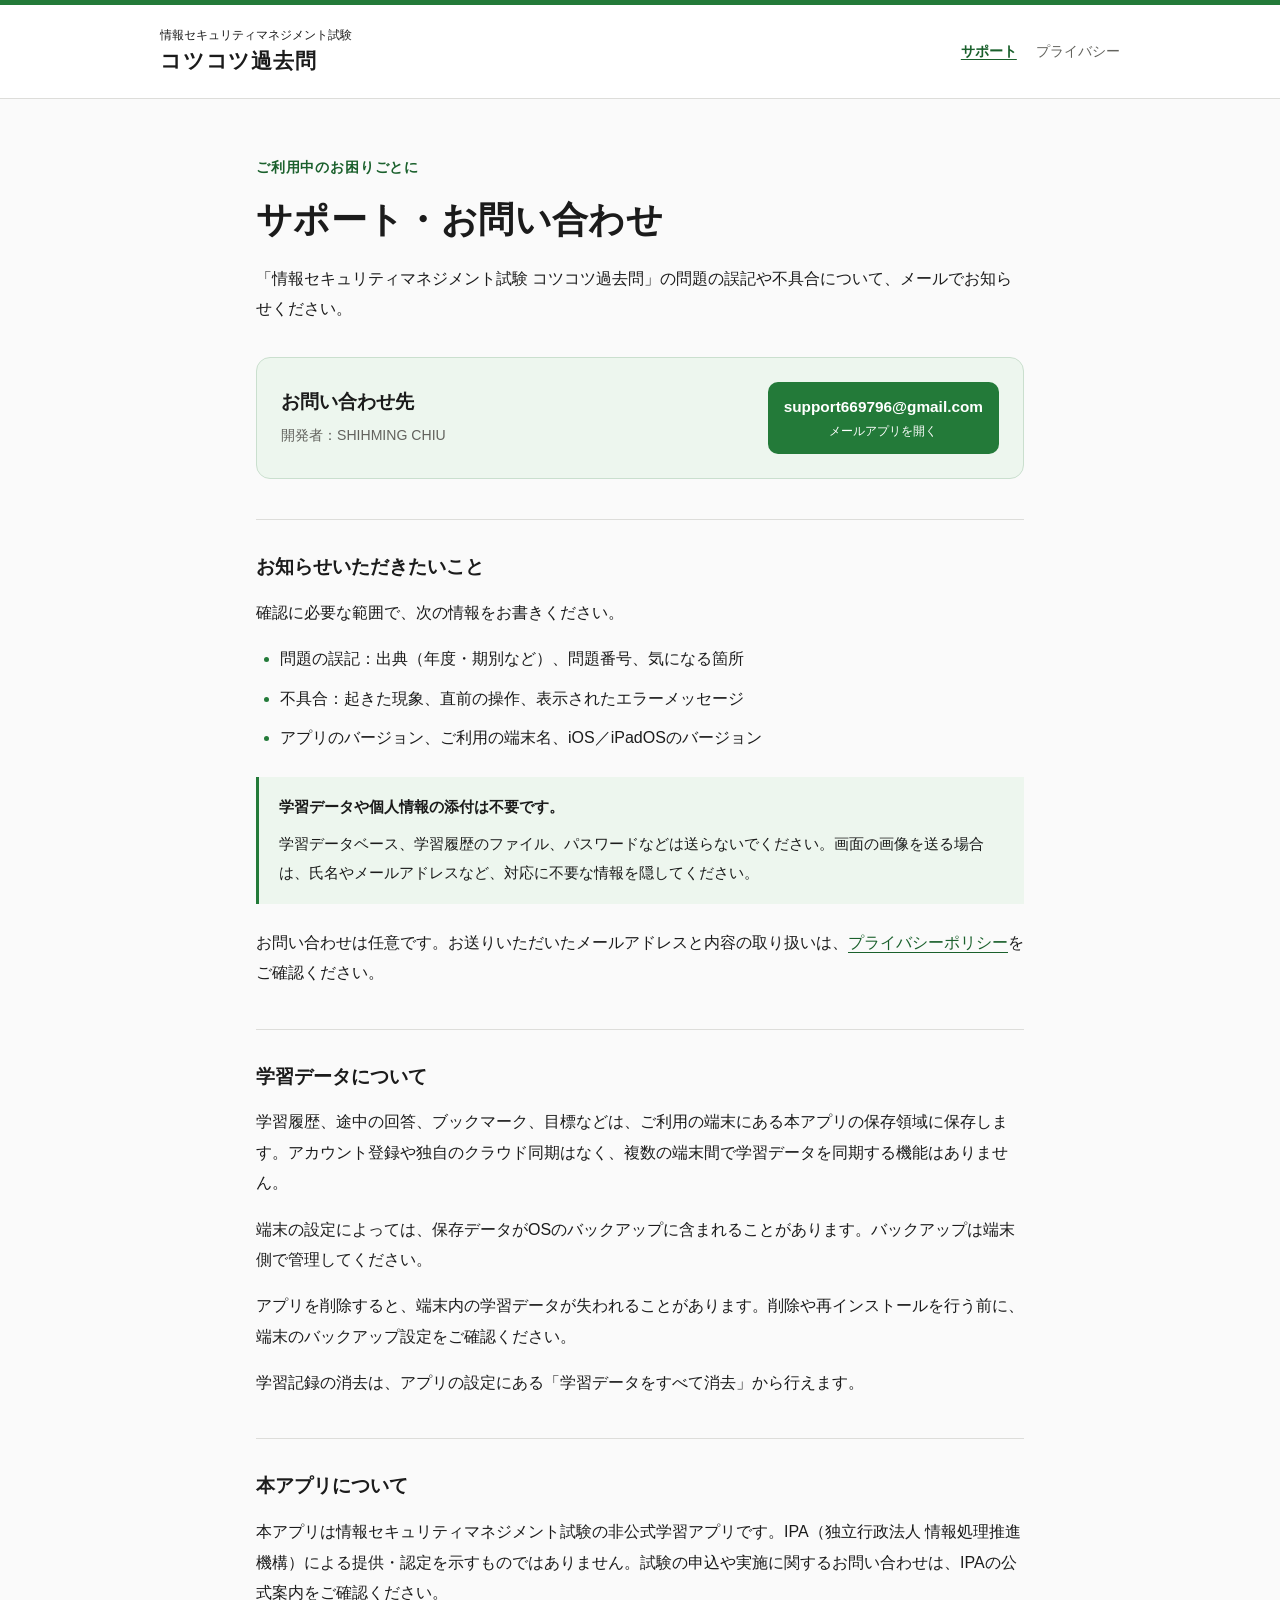
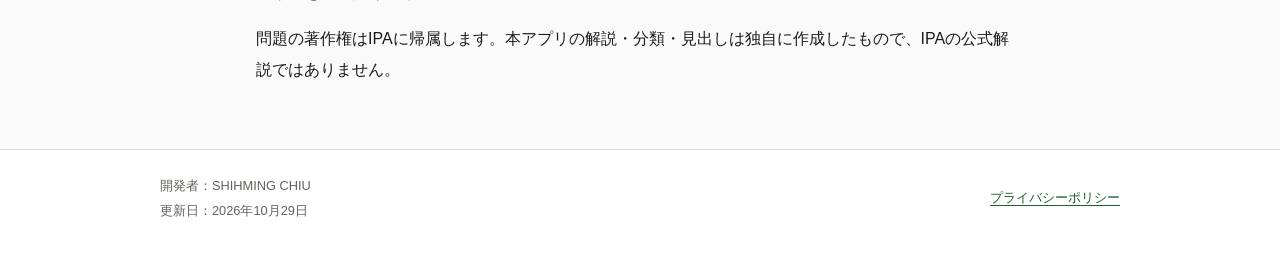
==== index.html @ f074d1ab "Publish SG privacy policy and support pages" ====
<!doctype html>
<html lang="ja">
<head>
  <meta charset="utf-8">
  <meta name="viewport" content="width=device-width, initial-scale=1">
  <meta name="description" content="「情報セキュリティマネジメント試験 コツコツ過去問」のサポート窓口。問題の誤記、不具合、学習データの取り扱いについてご案内します。">
  <meta name="color-scheme" content="light">
  <title>サポート | 情報セキュリティマネジメント試験 コツコツ過去問</title>
  <link rel="canonical" href="https://shimingg.github.io/sg-kotsukotsu-support/">
  <link rel="stylesheet" href="style.css">
</head>
<body>
  <a class="skip-link" href="#main">本文へ移動</a>
  <header class="site-header">
    <div class="header-inner">
      <a class="brand" href="index.html">
        <span class="brand-subtitle">情報セキュリティマネジメント試験</span>
        <span class="brand-name">コツコツ過去問</span>
      </a>
      <nav aria-label="メインナビゲーション">
        <a href="index.html" aria-current="page">サポート</a>
        <a href="privacy.html">プライバシー</a>
      </nav>
    </div>
  </header>

  <main id="main" class="page">
    <section class="intro" aria-labelledby="page-title">
      <p class="eyebrow">ご利用中のお困りごとに</p>
      <h1 id="page-title">サポート・お問い合わせ</h1>
      <p>「情報セキュリティマネジメント試験 コツコツ過去問」の問題の誤記や不具合について、メールでお知らせください。</p>
    </section>

    <section class="contact-panel" aria-labelledby="contact-title">
      <div>
        <h2 id="contact-title">お問い合わせ先</h2>
        <p>開発者：SHIHMING CHIU</p>
      </div>
      <a class="contact-link" href="mailto:support669796@gmail.com">support669796@gmail.com<span class="contact-hint">メールアプリを開く</span></a>
    </section>

    <section class="content-section" aria-labelledby="details-title">
      <h2 id="details-title">お知らせいただきたいこと</h2>
      <p>確認に必要な範囲で、次の情報をお書きください。</p>
      <ul>
        <li>問題の誤記：出典（年度・期別など）、問題番号、気になる箇所</li>
        <li>不具合：起きた現象、直前の操作、表示されたエラーメッセージ</li>
        <li>アプリのバージョン、ご利用の端末名、iOS／iPadOSのバージョン</li>
      </ul>
      <aside class="note">
        <p><strong>学習データや個人情報の添付は不要です。</strong></p>
        <p>学習データベース、学習履歴のファイル、パスワードなどは送らないでください。画面の画像を送る場合は、氏名やメールアドレスなど、対応に不要な情報を隠してください。</p>
      </aside>
      <p>お問い合わせは任意です。お送りいただいたメールアドレスと内容の取り扱いは、<a href="privacy.html#contact-data">プライバシーポリシー</a>をご確認ください。</p>
    </section>

    <section class="content-section" aria-labelledby="learning-data-title">
      <h2 id="learning-data-title">学習データについて</h2>
      <p>学習履歴、途中の回答、ブックマーク、目標などは、ご利用の端末にある本アプリの保存領域に保存します。アカウント登録や独自のクラウド同期はなく、複数の端末間で学習データを同期する機能はありません。</p>
      <p>端末の設定によっては、保存データがOSのバックアップに含まれることがあります。バックアップは端末側で管理してください。</p>
      <p>アプリを削除すると、端末内の学習データが失われることがあります。削除や再インストールを行う前に、端末のバックアップ設定をご確認ください。</p>
      <p>学習記録の消去は、アプリの設定にある「学習データをすべて消去」から行えます。</p>
    </section>

    <section class="content-section" aria-labelledby="about-title">
      <h2 id="about-title">本アプリについて</h2>
      <p>本アプリは情報セキュリティマネジメント試験の非公式学習アプリです。IPA（独立行政法人 情報処理推進機構）による提供・認定を示すものではありません。試験の申込や実施に関するお問い合わせは、IPAの公式案内をご確認ください。</p>
      <p>問題の著作権はIPAに帰属します。本アプリの解説・分類・見出しは独自に作成したもので、IPAの公式解説ではありません。</p>
    </section>
  </main>

  <footer class="site-footer">
    <div class="footer-inner">
      <p>開発者：SHIHMING CHIU<br>更新日：<time datetime="2026-10-29">2026年10月29日</time></p>
      <a href="privacy.html">プライバシーポリシー</a>
    </div>
  </footer>
</body>
</html>
---- style.css ----
:root {
  color-scheme: light;
  --ink: #1b1b1b;
  --accent: #237a39;
  --accent-pressed: #1a602c;
  --accent-background: #edf6ee;
  --paper: #fafafa;
  --muted: #62625d;
  --border: #ddddda;
}

* {
  box-sizing: border-box;
}

html {
  scroll-padding-top: 1.5rem;
  -webkit-text-size-adjust: 100%;
}

body {
  margin: 0;
  background: var(--paper);
  color: var(--ink);
  font-family: -apple-system, BlinkMacSystemFont, "Hiragino Kaku Gothic ProN", "Hiragino Sans", "Yu Gothic", Meiryo, sans-serif;
  font-size: 1rem;
  line-height: 1.9;
  overflow-wrap: anywhere;
}

a {
  color: var(--accent-pressed);
  text-underline-offset: 0.22em;
  text-decoration-thickness: 1px;
}

a:hover {
  text-decoration-thickness: 2px;
}

a:focus-visible {
  outline: 3px solid var(--accent);
  outline-offset: 4px;
  border-radius: 3px;
}

.skip-link {
  position: absolute;
  top: 0.5rem;
  left: 1rem;
  z-index: 2;
  padding: 0.5rem 1rem;
  background: #fff;
  transform: translateY(-200%);
}

.skip-link:focus {
  transform: translateY(0);
}

.site-header {
  border-top: 5px solid var(--accent);
  border-bottom: 1px solid var(--border);
  background: #fff;
}

.header-inner,
.footer-inner {
  display: flex;
  align-items: center;
  justify-content: space-between;
  flex-wrap: wrap;
  gap: 1rem 2rem;
  width: min(100% - 3rem, 60rem);
  margin-inline: auto;
}

.header-inner {
  padding-block: 1.3rem;
}

.brand {
  color: var(--ink);
  text-decoration: none;
  line-height: 1.55;
}

.brand-subtitle,
.brand-name {
  display: block;
}

.brand-subtitle {
  font-size: 0.78rem;
  font-weight: 500;
}

.brand-name {
  font-size: 1.3rem;
  font-weight: 700;
  letter-spacing: 0.04em;
}

nav {
  display: flex;
  flex-wrap: wrap;
  gap: 0.25rem 1.2rem;
}

nav a {
  display: inline-flex;
  align-items: center;
  min-height: 44px;
  color: var(--muted);
  font-size: 0.9rem;
  text-decoration: none;
}

nav a[aria-current="page"] {
  color: var(--accent-pressed);
  font-weight: 700;
  text-decoration: underline;
}

.page {
  width: min(100% - 3rem, 48rem);
  margin: 3.5rem auto 4rem;
}

.intro {
  margin-bottom: 2rem;
}

.eyebrow {
  margin: 0 0 0.7rem;
  color: var(--accent-pressed);
  font-size: 0.85rem;
  font-weight: 700;
  letter-spacing: 0.06em;
}

h1,
h2 {
  line-height: 1.55;
  overflow-wrap: normal;
}

h1 {
  margin: 0 0 1rem;
  font-size: clamp(1.65rem, 4.2vw, 2.25rem);
  letter-spacing: 0.01em;
}

h2 {
  margin: 0 0 1rem;
  font-size: 1.2rem;
}

p {
  margin: 0 0 1rem;
}

p:last-child {
  margin-bottom: 0;
}

.updated {
  color: var(--muted);
  font-size: 0.88rem;
}

.contact-panel {
  display: flex;
  align-items: center;
  justify-content: space-between;
  flex-wrap: wrap;
  gap: 1rem 1.5rem;
  padding: 1.5rem;
  border: 1px solid #cadfce;
  border-radius: 14px;
  background: var(--accent-background);
}

.contact-panel h2 {
  margin-bottom: 0.3rem;
}

.contact-panel p {
  color: var(--muted);
  font-size: 0.88rem;
}

.contact-link {
  display: block;
  max-width: 100%;
  padding: 0.8rem 1rem;
  border-radius: 10px;
  background: var(--accent);
  color: #fff;
  font-size: 0.96rem;
  font-weight: 600;
  line-height: 1.6;
  text-align: center;
  text-decoration: none;
}

.contact-link:hover {
  background: var(--accent-pressed);
}

.contact-hint {
  display: block;
  margin-top: 0.2rem;
  font-size: 0.75rem;
  font-weight: 400;
}

.content-section {
  margin-top: 2.5rem;
  padding-top: 2rem;
  border-top: 1px solid var(--border);
}

ul {
  margin: 0 0 1.25rem;
  padding-left: 1.5rem;
}

li + li {
  margin-top: 0.55rem;
}

li::marker {
  color: var(--accent);
}

.note {
  margin: 1.5rem 0;
  padding: 1rem 1.25rem;
  border-left: 3px solid var(--accent);
  background: var(--accent-background);
  font-size: 0.95rem;
}

.note p {
  margin-bottom: 0.5rem;
}

.note p:last-child {
  margin-bottom: 0;
}

.reference-links {
  margin-bottom: 0;
}

.reference-links a {
  display: inline-block;
  padding-block: 0.25rem;
}

.site-footer {
  padding-block: 1.5rem 2rem;
  border-top: 1px solid var(--border);
  background: #fff;
  color: var(--muted);
  font-size: 0.8rem;
}

.footer-inner p {
  margin: 0;
}

.footer-inner > a {
  display: inline-flex;
  align-items: center;
  min-height: 44px;
}

@media (max-width: 40rem) {
  .header-inner,
  .footer-inner,
  .page {
    width: calc(100% - 2.5rem);
  }

  .header-inner {
    gap: 0.75rem;
  }

  nav {
    width: 100%;
  }

  .page {
    margin-top: 2.25rem;
    margin-bottom: 3rem;
  }

  .contact-panel {
    padding: 1.25rem;
  }

  .contact-link {
    width: 100%;
  }

  .content-section {
    margin-top: 2rem;
    padding-top: 1.5rem;
  }
}

@media print {
  body {
    background: #fff;
    font-size: 10pt;
  }

  .skip-link,
  nav,
  .contact-hint {
    display: none;
  }

  .page,
  .header-inner,
  .footer-inner {
    width: 100%;
  }

  .page {
    margin-block: 1.5rem;
  }

  .contact-link {
    background: #fff;
    color: var(--ink);
    border: 1px solid var(--border);
  }

  h1,
  h2 {
    break-after: avoid;
  }

  p,
  li {
    orphans: 3;
    widows: 3;
  }
}
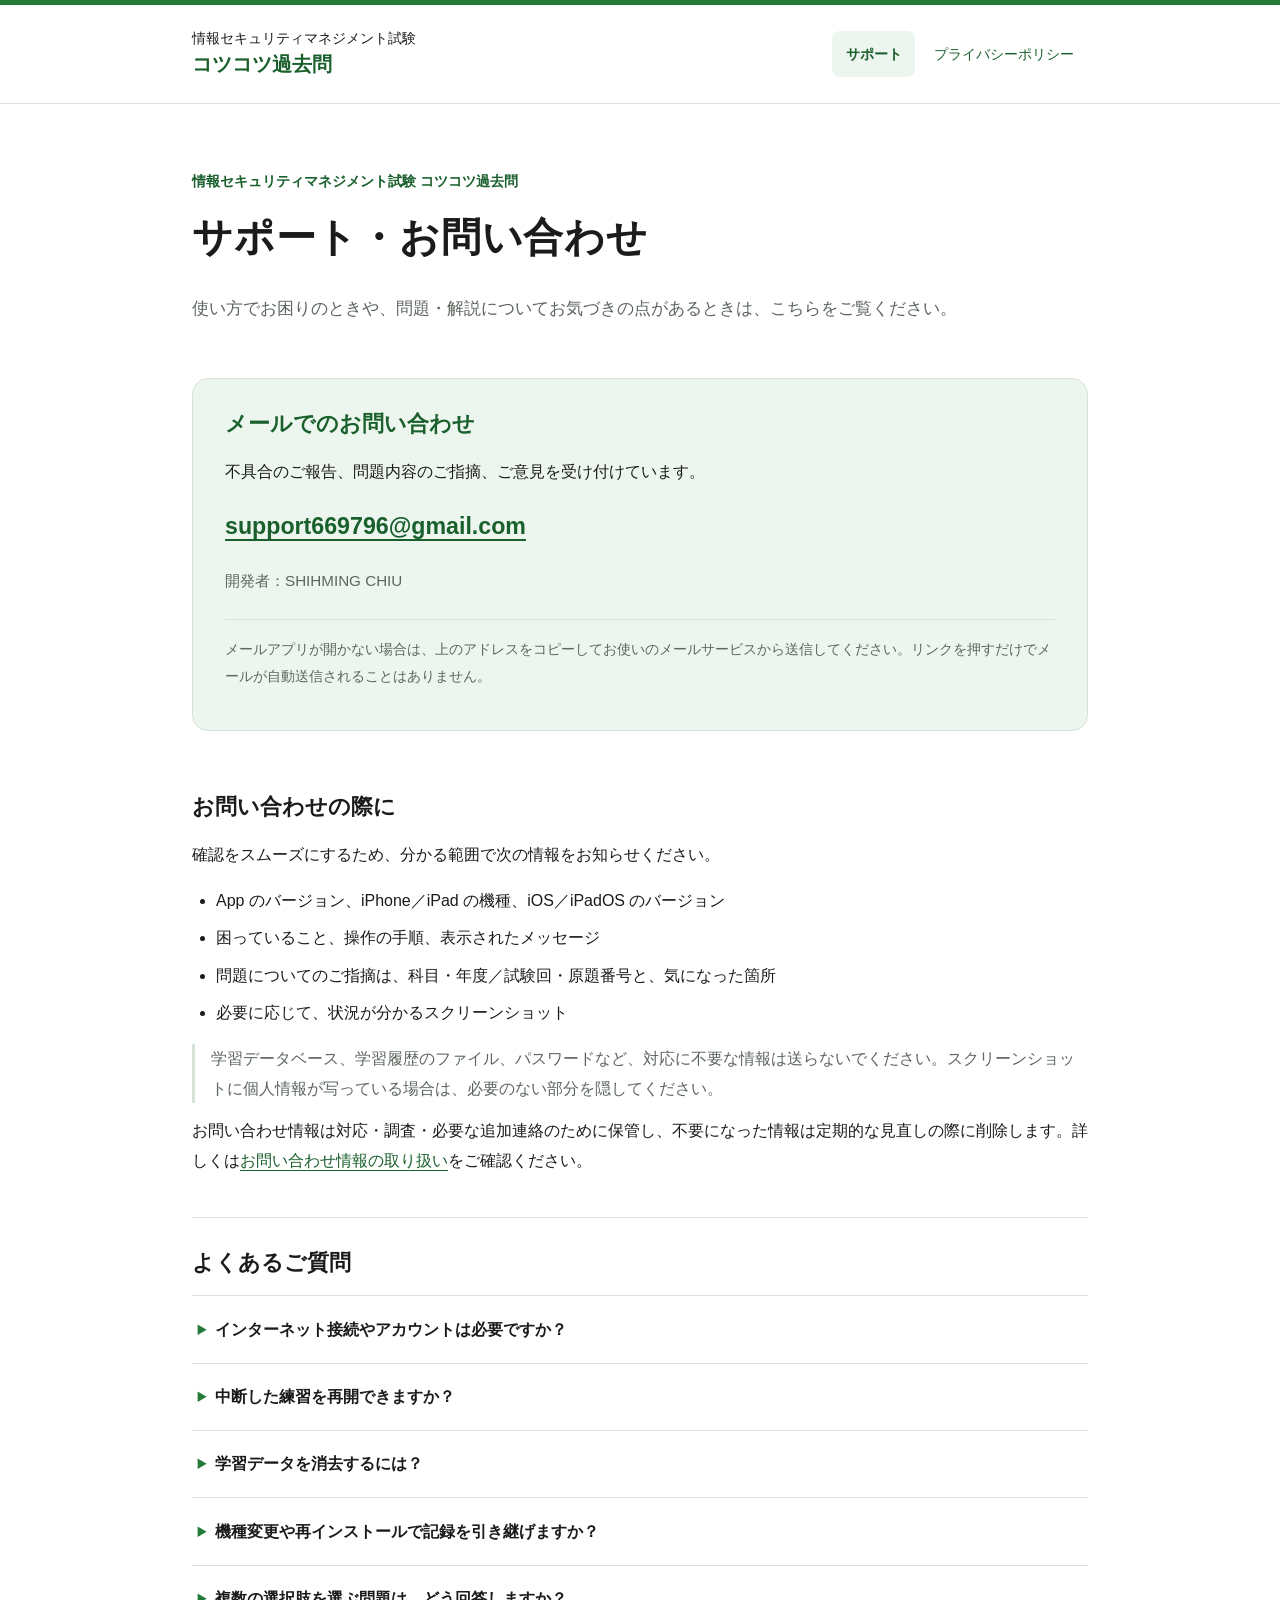
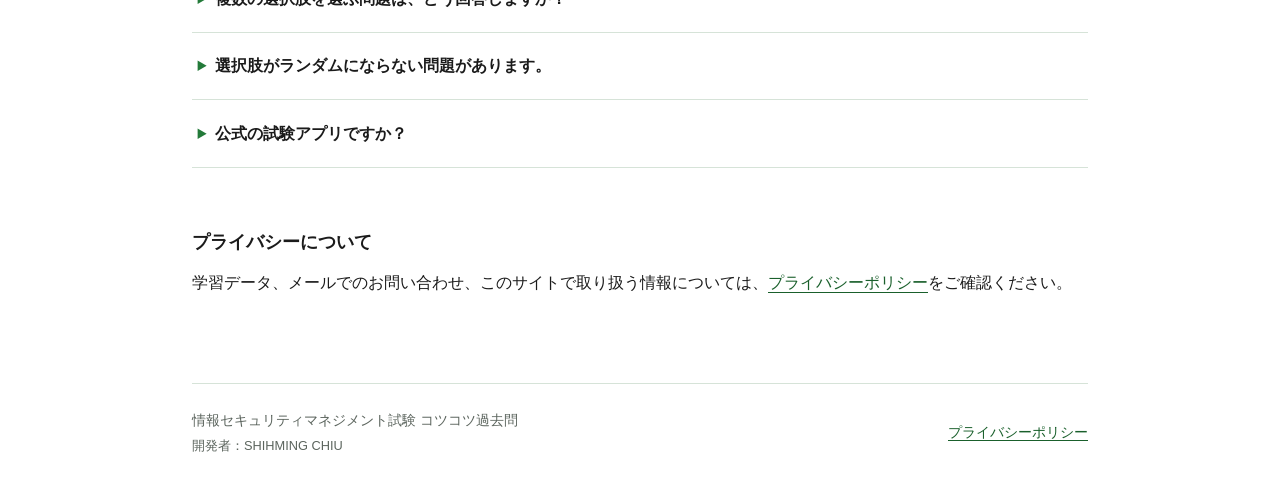
==== commit 74df4c60: "Align SG support and privacy pages with FE reference" ====
--- a/index.html
+++ b/index.html
@@ -3,77 +3,94 @@
 <head>
   <meta charset="utf-8">
   <meta name="viewport" content="width=device-width, initial-scale=1">
-  <meta name="description" content="「情報セキュリティマネジメント試験 コツコツ過去問」のサポート窓口。問題の誤記、不具合、学習データの取り扱いについてご案内します。">
-  <meta name="color-scheme" content="light">
-  <title>サポート | 情報セキュリティマネジメント試験 コツコツ過去問</title>
+  <meta name="description" content="情報セキュリティマネジメント試験 コツコツ過去問のサポートページ。使い方、学習データの管理、不具合や問題内容に関するお問い合わせをご案内します。">
+  <meta name="theme-color" content="#237A39">
+  <title>サポート・お問い合わせ | 情報セキュリティマネジメント試験 コツコツ過去問</title>
+  <link rel="stylesheet" href="style.css">
   <link rel="canonical" href="https://shimingg.github.io/sg-kotsukotsu-support/">
-  <link rel="stylesheet" href="style.css">
 </head>
 <body>
   <a class="skip-link" href="#main">本文へ移動</a>
   <header class="site-header">
-    <div class="header-inner">
-      <a class="brand" href="index.html">
-        <span class="brand-subtitle">情報セキュリティマネジメント試験</span>
-        <span class="brand-name">コツコツ過去問</span>
-      </a>
+    <div class="container header-inner">
+      <a class="brand" href="./"><span>情報セキュリティマネジメント試験</span><strong>コツコツ過去問</strong></a>
       <nav aria-label="メインナビゲーション">
-        <a href="index.html" aria-current="page">サポート</a>
-        <a href="privacy.html">プライバシー</a>
+        <a href="./" aria-current="page">サポート</a>
+        <a href="privacy.html">プライバシーポリシー</a>
       </nav>
     </div>
   </header>
-
-  <main id="main" class="page">
-    <section class="intro" aria-labelledby="page-title">
-      <p class="eyebrow">ご利用中のお困りごとに</p>
-      <h1 id="page-title">サポート・お問い合わせ</h1>
-      <p>「情報セキュリティマネジメント試験 コツコツ過去問」の問題の誤記や不具合について、メールでお知らせください。</p>
-    </section>
+  <main class="container" id="main">
+    <div class="page-heading">
+      <p class="eyebrow">情報セキュリティマネジメント試験 コツコツ過去問</p>
+      <h1><span>サポート・</span><span>お問い合わせ</span></h1>
+      <p class="lead">使い方でお困りのときや、問題・解説についてお気づきの点があるときは、こちらをご覧ください。</p>
+    </div>
 
     <section class="contact-panel" aria-labelledby="contact-title">
       <div>
-        <h2 id="contact-title">お問い合わせ先</h2>
-        <p>開発者：SHIHMING CHIU</p>
+        <h2 id="contact-title">メールでのお問い合わせ</h2>
+        <p>不具合のご報告、問題内容のご指摘、ご意見を受け付けています。</p>
+        <a class="email-address" href="mailto:support669796@gmail.com?subject=SG%20%E3%82%B3%E3%83%84%E3%82%B3%E3%83%84%E9%81%8E%E5%8E%BB%E5%95%8F%20%E3%81%8A%E5%95%8F%E3%81%84%E5%90%88%E3%82%8F%E3%81%9B">support669796@gmail.com</a>
+        <p class="muted">開発者：SHIHMING CHIU</p>
       </div>
-      <a class="contact-link" href="mailto:support669796@gmail.com">support669796@gmail.com<span class="contact-hint">メールアプリを開く</span></a>
+      <p class="contact-note">メールアプリが開かない場合は、上のアドレスをコピーしてお使いのメールサービスから送信してください。リンクを押すだけでメールが自動送信されることはありません。</p>
     </section>
 
-    <section class="content-section" aria-labelledby="details-title">
-      <h2 id="details-title">お知らせいただきたいこと</h2>
-      <p>確認に必要な範囲で、次の情報をお書きください。</p>
+    <section class="content-section" aria-labelledby="report-title">
+      <h2 id="report-title">お問い合わせの際に</h2>
+      <p>確認をスムーズにするため、分かる範囲で次の情報をお知らせください。</p>
       <ul>
-        <li>問題の誤記：出典（年度・期別など）、問題番号、気になる箇所</li>
-        <li>不具合：起きた現象、直前の操作、表示されたエラーメッセージ</li>
-        <li>アプリのバージョン、ご利用の端末名、iOS／iPadOSのバージョン</li>
+        <li>App のバージョン、iPhone／iPad の機種、iOS／iPadOS のバージョン</li>
+        <li>困っていること、操作の手順、表示されたメッセージ</li>
+        <li>問題についてのご指摘は、科目・年度／試験回・原題番号と、気になった箇所</li>
+        <li>必要に応じて、状況が分かるスクリーンショット</li>
       </ul>
-      <aside class="note">
-        <p><strong>学習データや個人情報の添付は不要です。</strong></p>
-        <p>学習データベース、学習履歴のファイル、パスワードなどは送らないでください。画面の画像を送る場合は、氏名やメールアドレスなど、対応に不要な情報を隠してください。</p>
-      </aside>
-      <p>お問い合わせは任意です。お送りいただいたメールアドレスと内容の取り扱いは、<a href="privacy.html#contact-data">プライバシーポリシー</a>をご確認ください。</p>
+      <p class="note">学習データベース、学習履歴のファイル、パスワードなど、対応に不要な情報は送らないでください。スクリーンショットに個人情報が写っている場合は、必要のない部分を隠してください。</p>
+      <p>お問い合わせ情報は対応・調査・必要な追加連絡のために保管し、不要になった情報は定期的な見直しの際に削除します。詳しくは<a href="privacy.html#contact-data">お問い合わせ情報の取り扱い</a>をご確認ください。</p>
     </section>
 
-    <section class="content-section" aria-labelledby="learning-data-title">
-      <h2 id="learning-data-title">学習データについて</h2>
-      <p>学習履歴、途中の回答、ブックマーク、目標などは、ご利用の端末にある本アプリの保存領域に保存します。アカウント登録や独自のクラウド同期はなく、複数の端末間で学習データを同期する機能はありません。</p>
-      <p>端末の設定によっては、保存データがOSのバックアップに含まれることがあります。バックアップは端末側で管理してください。</p>
-      <p>アプリを削除すると、端末内の学習データが失われることがあります。削除や再インストールを行う前に、端末のバックアップ設定をご確認ください。</p>
-      <p>学習記録の消去は、アプリの設定にある「学習データをすべて消去」から行えます。</p>
+    <section class="content-section" aria-labelledby="faq-title">
+      <h2 id="faq-title">よくあるご質問</h2>
+      <div class="faq-list">
+        <details>
+          <summary>インターネット接続やアカウントは必要ですか？</summary>
+          <div class="answer"><p>問題への回答、解説の閲覧、復習、学習記録の確認は、インストール後にオフラインで利用できます。アカウント登録は不要です。出典などの外部サイトを開くときやメールを送信するときは、インターネット接続が必要です。</p></div>
+        </details>
+        <details>
+          <summary>中断した練習を再開できますか？</summary>
+          <div class="answer"><p>進行中の練習がある場合、ホームの「続きから学習」から再開できます。別の練習を始めるときは、表示される確認内容をご確認ください。</p></div>
+        </details>
+        <details>
+          <summary>学習データを消去するには？</summary>
+          <div class="answer"><p>App の設定で「学習データをすべて消去」を選び、確認画面で「すべて消去する」を選択します。回答履歴、結果、途中の練習、ブックマークが消去され、毎日の目標や問題の選択設定も初期状態に戻ります。内蔵の問題集は削除されません。</p><p>この操作は元に戻せません。また、既存の iCloud・コンピュータのバックアップを削除する操作ではありません。</p></div>
+        </details>
+        <details>
+          <summary>機種変更や再インストールで記録を引き継げますか？</summary>
+          <div class="answer"><p>本 App 独自のクラウド同期やデータのエクスポート・復元機能はありません。端末の設定によっては学習データが iCloud やコンピュータのバックアップに含まれる場合がありますが、本 App が引き継ぎを保証するものではありません。</p><p>不具合の解決のために再インストールやデータ消去を検討している場合は、実行する前にお問い合わせください。開発者側に学習データのコピーはなく、削除された記録を開発者が復元することはできません。</p></div>
+        </details>
+        <details>
+          <summary>複数の選択肢を選ぶ問題は、どう回答しますか？</summary>
+          <div class="answer"><p>問題に指定された数の選択肢を選び、「回答する」で確定します。選択済みの項目は、もう一度押すと取り消せます。確定する前の選択は正式な回答として数えず、途中の練習を再開したときも保持します。</p></div>
+        </details>
+        <details>
+          <summary>選択肢がランダムにならない問題があります。</summary>
+          <div class="answer"><p>科目 B や、図・選択肢の記号との対応によって混乱が生じる問題では、原題の順序を保ちます。ランダム設定を有効にしていても、すべての問題が並び替わるわけではありません。</p></div>
+        </details>
+        <details>
+          <summary>公式の試験アプリですか？</summary>
+          <div class="answer"><p>本 App は独立した開発者による学習用アプリであり、IPA（独立行政法人情報処理推進機構）が提供・認定する公式アプリではありません。問題の出典や利用条件は App 内の「出典・利用条件」および各問題の出典情報から確認できます。</p></div>
+        </details>
+      </div>
     </section>
-
-    <section class="content-section" aria-labelledby="about-title">
-      <h2 id="about-title">本アプリについて</h2>
-      <p>本アプリは情報セキュリティマネジメント試験の非公式学習アプリです。IPA（独立行政法人 情報処理推進機構）による提供・認定を示すものではありません。試験の申込や実施に関するお問い合わせは、IPAの公式案内をご確認ください。</p>
-      <p>問題の著作権はIPAに帰属します。本アプリの解説・分類・見出しは独自に作成したもので、IPAの公式解説ではありません。</p>
+    <section class="closing-note" aria-labelledby="privacy-title">
+      <h2 id="privacy-title">プライバシーについて</h2>
+      <p>学習データ、メールでのお問い合わせ、このサイトで取り扱う情報については、<a href="privacy.html">プライバシーポリシー</a>をご確認ください。</p>
     </section>
   </main>
-
-  <footer class="site-footer">
-    <div class="footer-inner">
-      <p>開発者：SHIHMING CHIU<br>更新日：<time datetime="2026-10-29">2026年10月29日</time></p>
-      <a href="privacy.html">プライバシーポリシー</a>
-    </div>
+  <footer class="site-footer container">
+    <p>情報セキュリティマネジメント試験 コツコツ過去問<br><span>開発者：SHIHMING CHIU</span></p>
+    <a href="privacy.html">プライバシーポリシー</a>
   </footer>
 </body>
 </html>
--- a/style.css
+++ b/style.css
@@ -1,352 +1,86 @@
 :root {
   color-scheme: light;
   --ink: #1b1b1b;
-  --accent: #237a39;
-  --accent-pressed: #1a602c;
-  --accent-background: #edf6ee;
-  --paper: #fafafa;
-  --muted: #62625d;
-  --border: #ddddda;
+  --muted: #5c655e;
+  --green: #237a39;
+  --green-dark: #1a602c;
+  --pale: #edf6ee;
+  --border: #d6e3d8;
+  --paper: #ffffff;
+  font-family: -apple-system, BlinkMacSystemFont, "Hiragino Kaku Gothic ProN", "Yu Gothic", Meiryo, sans-serif;
+  font-size: 100%;
+  line-height: 1.85;
+  color: var(--ink);
+  background: var(--paper);
 }
-
-* {
-  box-sizing: border-box;
+* { box-sizing: border-box; }
+body { margin: 0; }
+a { color: var(--green-dark); text-underline-offset: .22em; text-decoration-thickness: .08em; overflow-wrap: anywhere; }
+a:hover { color: var(--green); }
+a:focus-visible, summary:focus-visible { outline: 3px solid var(--green); outline-offset: 5px; border-radius: 3px; }
+p { margin: .8em 0; }
+ul { padding-left: 1.5em; }
+li + li { margin-top: .5em; }
+h1, h2, h3 { line-height: 1.5; overflow-wrap: anywhere; }
+h1 { font-size: clamp(1.75rem, 4.5vw, 2.5rem); letter-spacing: .02em; margin: .3em 0 .65em; }
+h1 span { display: inline-block; }
+h2 { font-size: 1.35rem; margin: 0 0 .75em; }
+h3 { font-size: 1.08rem; margin: 1.8em 0 .5em; }
+section, [id] { scroll-margin-top: 1.5rem; }
+.container { width: min(100% - 3rem, 56rem); margin-inline: auto; }
+.site-header { border-top: 5px solid var(--green); border-bottom: 1px solid var(--border); }
+.header-inner { display: flex; align-items: center; justify-content: space-between; gap: 1.5rem; padding-block: 1.5rem; }
+.brand { text-decoration: none; color: var(--ink); display: grid; line-height: 1.5; flex-shrink: 0; }
+.brand span { font-size: .85rem; }
+.brand strong { font-size: 1.25rem; color: var(--green-dark); }
+.site-header nav { display: flex; flex-wrap: wrap; gap: .35rem; }
+.site-header nav a { padding: .6rem .85rem; border-radius: .5rem; text-decoration: none; font-size: .9rem; }
+.site-header nav a[aria-current="page"] { background: var(--pale); font-weight: 700; }
+.page-heading { padding-block: 3.25rem 1.5rem; }
+.eyebrow { color: var(--green-dark); font-size: .9rem; font-weight: 600; }
+.lead { font-size: 1.08rem; color: var(--muted); }
+.date, .muted { color: var(--muted); font-size: .95rem; }
+.contact-panel { padding: 1.8rem 2rem; background: var(--pale); border: 1px solid var(--border); border-radius: 1rem; margin: 1rem 0 2rem; }
+.contact-panel h2 { color: var(--green-dark); }
+.email-address { display: inline-block; font-size: clamp(1rem, 3.5vw, 1.45rem); font-weight: 700; padding-block: .4rem; max-width: 100%; }
+.contact-note { margin-top: 1.5rem; border-top: 1px solid var(--border); padding-top: 1rem; font-size: .9rem; color: var(--muted); }
+.content-section { padding-block: 1.8rem; }
+.content-section + .content-section { border-top: 1px solid var(--border); }
+.note { padding-left: 1rem; border-left: 3px solid var(--border); color: var(--muted); }
+.faq-list { border-top: 1px solid var(--border); }
+details { border-bottom: 1px solid var(--border); }
+summary { cursor: pointer; padding: 1.15rem .35rem; font-weight: 600; }
+summary::marker { color: var(--green); }
+details[open] summary { color: var(--green-dark); }
+.answer { padding: 0 .4rem 1rem 1.4rem; }
+.closing-note { padding-block: 2rem; }
+.closing-note h2 { font-size: 1.1rem; }
+.policy-summary { background: var(--pale); border-left: 4px solid var(--green); padding: 1rem 1.5rem; border-radius: 0 .65rem .65rem 0; }
+.contents { display: flex; flex-wrap: wrap; gap: .6rem 1.5rem; padding-block: 1.5rem; font-size: .9rem; border-bottom: 1px solid var(--border); }
+.contents a { padding-block: .35rem; }
+.reference { font-size: .9rem; }
+.site-footer { display: flex; flex-wrap: wrap; gap: 1rem 2rem; align-items: center; justify-content: space-between; padding-block: 1.5rem 2rem; border-top: 1px solid var(--border); font-size: .85rem; color: var(--muted); margin-top: 2.5rem; }
+.site-footer p { margin: 0; }
+.site-footer span { font-size: .8rem; }
+.site-footer a { padding-block: .75rem; }
+.skip-link { position: absolute; left: 1rem; top: -10rem; padding: .6rem 1rem; background: var(--paper); z-index: 2; }
+.skip-link:focus { top: .5rem; }
+@media (max-width: 44rem) {
+  .header-inner { display: block; padding-block: 1.1rem; }
+  .site-header nav { margin-top: 1rem; }
+  .site-header nav a { padding-inline: .6rem; }
+  .page-heading { padding-top: 2rem; }
 }
-
-html {
-  scroll-padding-top: 1.5rem;
-  -webkit-text-size-adjust: 100%;
+@media (max-width: 26rem) {
+  .container { width: calc(100% - 2rem); }
+  .contact-panel { padding: 1.25rem; }
+  .policy-summary { padding: .85rem 1.1rem; }
+  .site-header nav { gap: .3rem; }
 }
-
-body {
-  margin: 0;
-  background: var(--paper);
-  color: var(--ink);
-  font-family: -apple-system, BlinkMacSystemFont, "Hiragino Kaku Gothic ProN", "Hiragino Sans", "Yu Gothic", Meiryo, sans-serif;
-  font-size: 1rem;
-  line-height: 1.9;
-  overflow-wrap: anywhere;
+@media print {
+  .site-header nav, .contents, .skip-link { display: none; }
+  .container { width: 100%; }
+  .page-heading { padding-block: 1rem; }
+  .contact-panel, .policy-summary { break-inside: avoid; }
+  body { font-size: 10pt; }
 }
-
-a {
-  color: var(--accent-pressed);
-  text-underline-offset: 0.22em;
-  text-decoration-thickness: 1px;
-}
-
-a:hover {
-  text-decoration-thickness: 2px;
-}
-
-a:focus-visible {
-  outline: 3px solid var(--accent);
-  outline-offset: 4px;
-  border-radius: 3px;
-}
-
-.skip-link {
-  position: absolute;
-  top: 0.5rem;
-  left: 1rem;
-  z-index: 2;
-  padding: 0.5rem 1rem;
-  background: #fff;
-  transform: translateY(-200%);
-}
-
-.skip-link:focus {
-  transform: translateY(0);
-}
-
-.site-header {
-  border-top: 5px solid var(--accent);
-  border-bottom: 1px solid var(--border);
-  background: #fff;
-}
-
-.header-inner,
-.footer-inner {
-  display: flex;
-  align-items: center;
-  justify-content: space-between;
-  flex-wrap: wrap;
-  gap: 1rem 2rem;
-  width: min(100% - 3rem, 60rem);
-  margin-inline: auto;
-}
-
-.header-inner {
-  padding-block: 1.3rem;
-}
-
-.brand {
-  color: var(--ink);
-  text-decoration: none;
-  line-height: 1.55;
-}
-
-.brand-subtitle,
-.brand-name {
-  display: block;
-}
-
-.brand-subtitle {
-  font-size: 0.78rem;
-  font-weight: 500;
-}
-
-.brand-name {
-  font-size: 1.3rem;
-  font-weight: 700;
-  letter-spacing: 0.04em;
-}
-
-nav {
-  display: flex;
-  flex-wrap: wrap;
-  gap: 0.25rem 1.2rem;
-}
-
-nav a {
-  display: inline-flex;
-  align-items: center;
-  min-height: 44px;
-  color: var(--muted);
-  font-size: 0.9rem;
-  text-decoration: none;
-}
-
-nav a[aria-current="page"] {
-  color: var(--accent-pressed);
-  font-weight: 700;
-  text-decoration: underline;
-}
-
-.page {
-  width: min(100% - 3rem, 48rem);
-  margin: 3.5rem auto 4rem;
-}
-
-.intro {
-  margin-bottom: 2rem;
-}
-
-.eyebrow {
-  margin: 0 0 0.7rem;
-  color: var(--accent-pressed);
-  font-size: 0.85rem;
-  font-weight: 700;
-  letter-spacing: 0.06em;
-}
-
-h1,
-h2 {
-  line-height: 1.55;
-  overflow-wrap: normal;
-}
-
-h1 {
-  margin: 0 0 1rem;
-  font-size: clamp(1.65rem, 4.2vw, 2.25rem);
-  letter-spacing: 0.01em;
-}
-
-h2 {
-  margin: 0 0 1rem;
-  font-size: 1.2rem;
-}
-
-p {
-  margin: 0 0 1rem;
-}
-
-p:last-child {
-  margin-bottom: 0;
-}
-
-.updated {
-  color: var(--muted);
-  font-size: 0.88rem;
-}
-
-.contact-panel {
-  display: flex;
-  align-items: center;
-  justify-content: space-between;
-  flex-wrap: wrap;
-  gap: 1rem 1.5rem;
-  padding: 1.5rem;
-  border: 1px solid #cadfce;
-  border-radius: 14px;
-  background: var(--accent-background);
-}
-
-.contact-panel h2 {
-  margin-bottom: 0.3rem;
-}
-
-.contact-panel p {
-  color: var(--muted);
-  font-size: 0.88rem;
-}
-
-.contact-link {
-  display: block;
-  max-width: 100%;
-  padding: 0.8rem 1rem;
-  border-radius: 10px;
-  background: var(--accent);
-  color: #fff;
-  font-size: 0.96rem;
-  font-weight: 600;
-  line-height: 1.6;
-  text-align: center;
-  text-decoration: none;
-}
-
-.contact-link:hover {
-  background: var(--accent-pressed);
-}
-
-.contact-hint {
-  display: block;
-  margin-top: 0.2rem;
-  font-size: 0.75rem;
-  font-weight: 400;
-}
-
-.content-section {
-  margin-top: 2.5rem;
-  padding-top: 2rem;
-  border-top: 1px solid var(--border);
-}
-
-ul {
-  margin: 0 0 1.25rem;
-  padding-left: 1.5rem;
-}
-
-li + li {
-  margin-top: 0.55rem;
-}
-
-li::marker {
-  color: var(--accent);
-}
-
-.note {
-  margin: 1.5rem 0;
-  padding: 1rem 1.25rem;
-  border-left: 3px solid var(--accent);
-  background: var(--accent-background);
-  font-size: 0.95rem;
-}
-
-.note p {
-  margin-bottom: 0.5rem;
-}
-
-.note p:last-child {
-  margin-bottom: 0;
-}
-
-.reference-links {
-  margin-bottom: 0;
-}
-
-.reference-links a {
-  display: inline-block;
-  padding-block: 0.25rem;
-}
-
-.site-footer {
-  padding-block: 1.5rem 2rem;
-  border-top: 1px solid var(--border);
-  background: #fff;
-  color: var(--muted);
-  font-size: 0.8rem;
-}
-
-.footer-inner p {
-  margin: 0;
-}
-
-.footer-inner > a {
-  display: inline-flex;
-  align-items: center;
-  min-height: 44px;
-}
-
-@media (max-width: 40rem) {
-  .header-inner,
-  .footer-inner,
-  .page {
-    width: calc(100% - 2.5rem);
-  }
-
-  .header-inner {
-    gap: 0.75rem;
-  }
-
-  nav {
-    width: 100%;
-  }
-
-  .page {
-    margin-top: 2.25rem;
-    margin-bottom: 3rem;
-  }
-
-  .contact-panel {
-    padding: 1.25rem;
-  }
-
-  .contact-link {
-    width: 100%;
-  }
-
-  .content-section {
-    margin-top: 2rem;
-    padding-top: 1.5rem;
-  }
-}
-
-@media print {
-  body {
-    background: #fff;
-    font-size: 10pt;
-  }
-
-  .skip-link,
-  nav,
-  .contact-hint {
-    display: none;
-  }
-
-  .page,
-  .header-inner,
-  .footer-inner {
-    width: 100%;
-  }
-
-  .page {
-    margin-block: 1.5rem;
-  }
-
-  .contact-link {
-    background: #fff;
-    color: var(--ink);
-    border: 1px solid var(--border);
-  }
-
-  h1,
-  h2 {
-    break-after: avoid;
-  }
-
-  p,
-  li {
-    orphans: 3;
-    widows: 3;
-  }
-}
